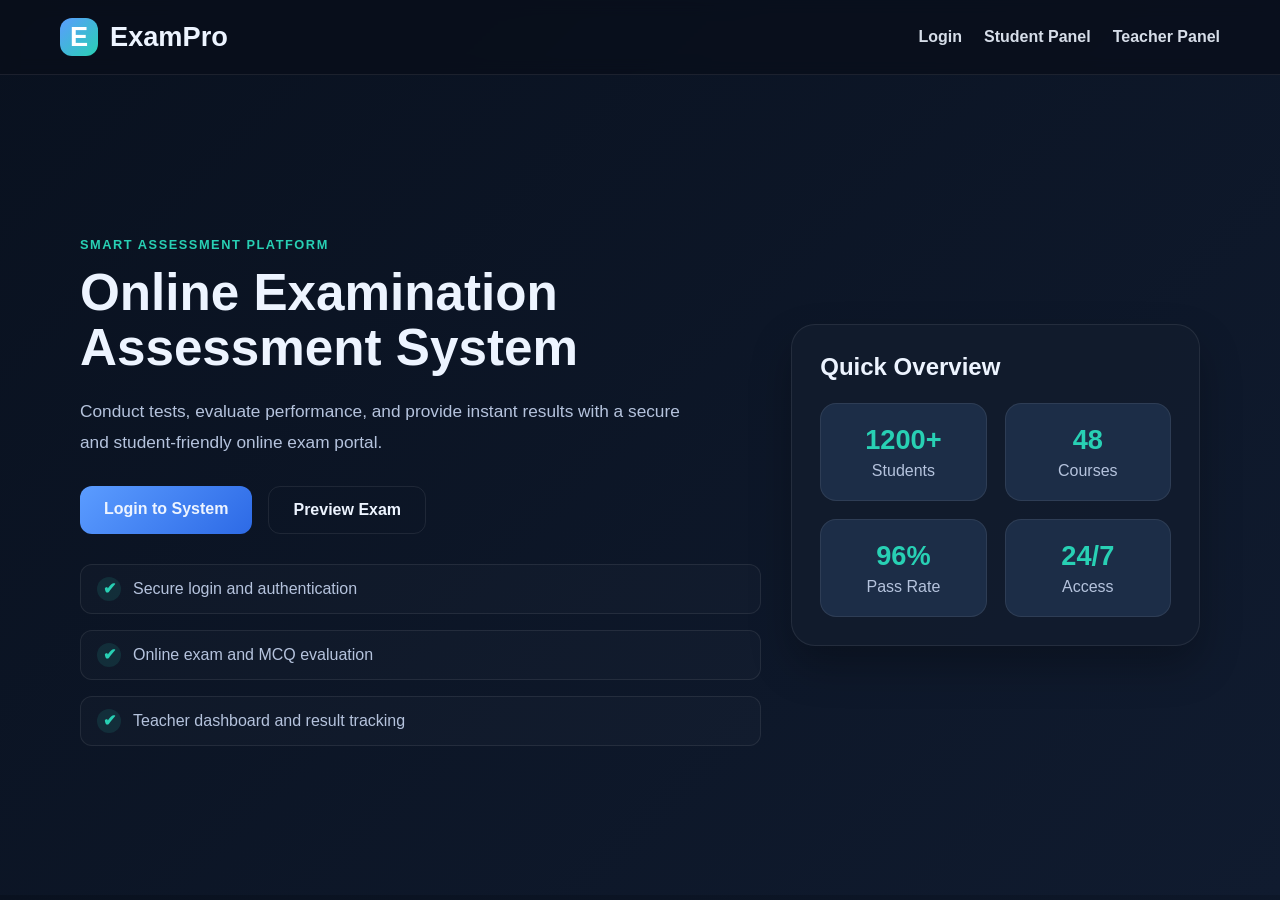
==== index.html @ 8a0d443a "Initial mini project upload" ====
<!DOCTYPE html>
<html lang="en">
  <head>
    <meta charset="UTF-8" />
    <meta name="viewport" content="width=device-width, initial-scale=1.0" />
    <title>ExamPro | Online Examination System</title>
    <link rel="stylesheet" href="css/style.css" />
  </head>
  <body>
    <header class="topbar">
      <div class="brand">
        <div class="brand-mark">E</div>
        <span>ExamPro</span>
      </div>
      <nav>
        <a href="pages/login.html">Login</a>
        <a href="pages/student-dashboard.html">Student Panel</a>
        <a href="pages/teacher-dashboard.html">Teacher Panel</a>
      </nav>
    </header>

    <main class="hero">
      <section class="hero-copy">
        <p class="eyebrow">Smart Assessment Platform</p>
        <h1>Online Examination Assessment System</h1>
        <p class="lead">
          Conduct tests, evaluate performance, and provide instant results with a
          secure and student-friendly online exam portal.
        </p>

        <div class="cta-row">
          <a href="pages/login.html" class="btn btn-primary">Login to System</a>
          <a href="pages/exam.html" class="btn btn-secondary">Preview Exam</a>
        </div>

        <div class="feature-list">
          <div>
            <span>✔</span>
            <p>Secure login and authentication</p>
          </div>
          <div>
            <span>✔</span>
            <p>Online exam and MCQ evaluation</p>
          </div>
          <div>
            <span>✔</span>
            <p>Teacher dashboard and result tracking</p>
          </div>
        </div>
      </section>

      <aside class="hero-panel">
        <h2>Quick Overview</h2>
        <div class="stats-grid">
          <div class="stat-box">
            <strong>1200+</strong>
            <span>Students</span>
          </div>
          <div class="stat-box">
            <strong>48</strong>
            <span>Courses</span>
          </div>
          <div class="stat-box">
            <strong>96%</strong>
            <span>Pass Rate</span>
          </div>
          <div class="stat-box">
            <strong>24/7</strong>
            <span>Access</span>
          </div>
        </div>
      </aside>
    </main>
  </body>
</html>
---- css/style.css ----
:root {
  --bg-1: #09111f;
  --bg-2: #101b2f;
  --panel: #121e30;
  --panel-2: #1c2d47;
  --card: #172842;
  --primary: #5b9cff;
  --primary-dark: #2d6ae6;
  --accent: #28d0b4;
  --text: #edf4ff;
  --muted: #b5c3dd;
  --success: #4ade80;
  --warning: #fbbc05;
  --danger: #ff5f7d;
  --border: rgba(255,255,255,0.08);
  --shadow: rgba(0, 0, 0, 0.25);
}

* {
  box-sizing: border-box;
}

html {
  scroll-behavior: smooth;
}

body {
  margin: 0;
  font-family: Arial, Helvetica, sans-serif;
  background: linear-gradient(135deg, var(--bg-1), var(--bg-2));
  color: var(--text);
}

img {
  max-width: 100%;
  display: block;
}

.topbar {
  display: flex;
  justify-content: space-between;
  align-items: center;
  padding: 18px 60px;
  background: rgba(8, 14, 26, 0.75);
  border-bottom: 1px solid var(--border);
  position: sticky;
  top: 0;
  backdrop-filter: blur(8px);
}

.brand {
  display: flex;
  align-items: center;
  gap: 12px;
  font-size: 1.7rem;
  font-weight: 700;
  color: var(--text);
}

.brand-mark {
  width: 38px;
  height: 38px;
  display: flex;
  align-items: center;
  justify-content: center;
  border-radius: 12px;
  background: linear-gradient(135deg, var(--primary), var(--accent));
  color: white;
  font-weight: bold;
}

nav {
  display: flex;
  gap: 22px;
  flex-wrap: wrap;
}

nav a {
  color: var(--text);
  text-decoration: none;
  font-weight: 600;
  opacity: 0.9;
}

nav a:hover {
  opacity: 1;
  color: var(--accent);
}

.hero {
  max-width: 1200px;
  margin: 0 auto;
  min-height: calc(100vh - 80px);
  display: grid;
  grid-template-columns: 1.25fr 0.75fr;
  gap: 30px;
  align-items: center;
  padding: 60px 40px;
}

.hero-copy {
  padding: 20px 0;
}

.eyebrow {
  color: var(--accent);
  text-transform: uppercase;
  letter-spacing: 0.12em;
  font-size: 0.8rem;
  font-weight: bold;
}

.hero-copy h1 {
  font-size: clamp(2.7rem, 4vw, 5rem);
  margin: 12px 0 20px;
  line-height: 1.08;
}

.lead {
  font-size: 1.08rem;
  color: var(--muted);
  line-height: 1.8;
  max-width: 620px;
}

.cta-row,
.cta-group {
  display: flex;
  gap: 16px;
  flex-wrap: wrap;
  margin-top: 28px;
}

.btn {
  display: inline-block;
  text-decoration: none;
  color: var(--text);
  border-radius: 12px;
  padding: 14px 24px;
  font-weight: 700;
  transition: transform 0.2s ease, opacity 0.2s ease;
}

.btn:hover {
  transform: translateY(-2px);
  opacity: 0.95;
}

.btn-primary {
  background: linear-gradient(135deg, var(--primary), var(--primary-dark));
}

.btn-secondary {
  background: transparent;
  border: 1px solid var(--border);
}

.feature-list {
  margin-top: 30px;
  display: grid;
  gap: 16px;
}

.feature-list div {
  display: flex;
  align-items: center;
  gap: 12px;
  background: rgba(255,255,255,0.02);
  border: 1px solid var(--border);
  border-radius: 12px;
  padding: 12px 16px;
}

.feature-list span {
  width: 24px;
  height: 24px;
  display: inline-flex;
  align-items: center;
  justify-content: center;
  border-radius: 50%;
  background: rgba(40, 208, 180, 0.12);
  color: var(--accent);
  font-weight: bold;
}

.feature-list p {
  margin: 0;
  color: var(--muted);
}

.hero-panel {
  background: rgba(18, 28, 45, 0.98);
  border: 1px solid var(--border);
  border-radius: 24px;
  padding: 28px;
  box-shadow: 0 20px 40px var(--shadow);
}

.hero-panel h2 {
  margin-top: 0;
  margin-bottom: 22px;
}

.stats-grid {
  display: grid;
  grid-template-columns: repeat(2, minmax(120px, 1fr));
  gap: 18px;
}

.stat-box {
  background: var(--panel-2);
  border: 1px solid var(--border);
  border-radius: 16px;
  padding: 20px 16px;
  display: flex;
  flex-direction: column;
  gap: 6px;
  text-align: center;
}

.stat-box strong {
  color: var(--accent);
  font-size: 1.7rem;
}

.stat-box span {
  color: var(--muted);
}

.page-shell {
  max-width: 1100px;
  margin: 40px auto;
  padding: 0 20px 60px;
}

.card {
  background: rgba(17, 27, 41, 0.98);
  border: 1px solid var(--border);
  border-radius: 22px;
  padding: 30px;
  box-shadow: 0 16px 40px var(--shadow);
}

.page-title {
  margin-top: 0;
  margin-bottom: 20px;
  font-size: clamp(2rem, 3vw, 2.8rem);
}

.form-box {
  max-width: 520px;
  margin: 0 auto;
  display: grid;
  gap: 18px;
}

.input-group {
  display: grid;
  gap: 8px;
}

.input-group label {
  color: var(--muted);
  font-weight: 700;
}

.input-group input,
.input-group select,
textarea {
  width: 100%;
  padding: 14px 15px;
  border-radius: 12px;
  border: 1px solid var(--border);
  background: #0d1627;
  color: var(--text);
  font-size: 1rem;
}

.dashboard-grid {
  display: grid;
  grid-template-columns: repeat(auto-fit, minmax(220px, 1fr));
  gap: 20px;
  margin-top: 24px;
}

.metric {
  background: var(--panel-2);
  border: 1px solid var(--border);
  border-radius: 16px;
  padding: 24px;
}

.metric h3 {
  margin: 0 0 8px;
  font-size: 0.9rem;
  color: var(--muted);
}

.metric p {
  margin: 0;
  font-size: 2rem;
  font-weight: 700;
}

.exam-card {
  display: grid;
  gap: 18px;
}

.question {
  background: var(--panel-2);
  border: 1px solid var(--border);
  border-radius: 16px;
  padding: 18px 20px;
}

.question h3 {
  margin-top: 0;
  margin-bottom: 12px;
  font-size: 1.05rem;
}

.options {
  display: grid;
  gap: 12px;
}

.option {
  display: flex;
  align-items: center;
  gap: 10px;
  background: rgba(255,255,255,0.03);
  border-radius: 12px;
  padding: 10px 12px;
}

.result-box {
  display: flex;
  justify-content: space-between;
  align-items: center;
  gap: 12px;
  background: #1a2d45;
  border: 1px solid var(--border);
  border-radius: 16px;
  padding: 26px 24px;
  margin-top: 24px;
}

.status-pass {
  color: var(--success);
  font-weight: 700;
}

.status-fail {
  color: var(--danger);
  font-weight: 700;
}

@media (max-width: 800px) {
  .topbar {
    padding: 18px 20px;
    flex-direction: column;
    gap: 14px;
  }

  .hero {
    grid-template-columns: 1fr;
    padding: 40px 20px;
  }

  .brand {
    font-size: 1.4rem;
  }
}
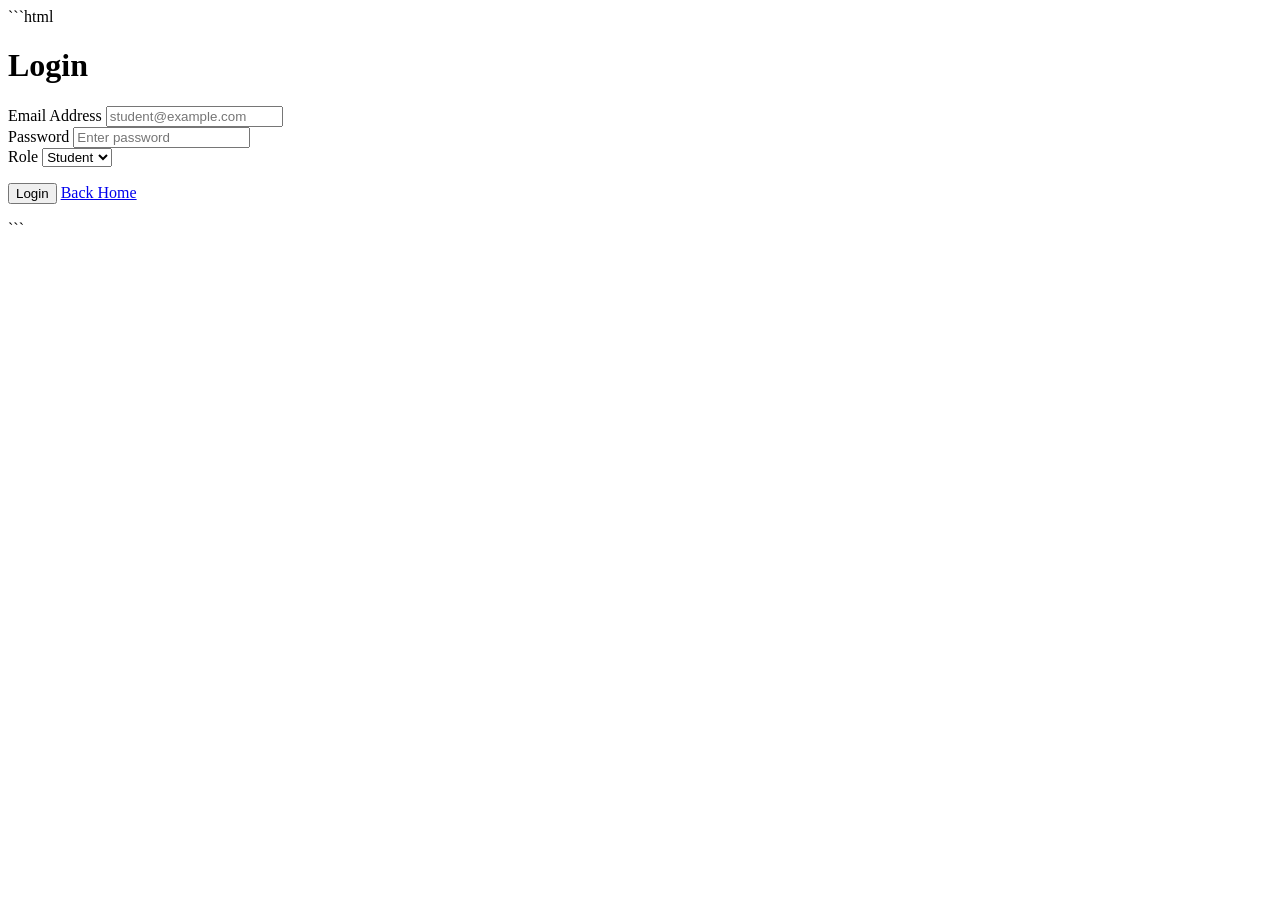
==== commit a3ed2fc1: "js" ====
--- a/index.html
+++ b/index.html
@@ -1,75 +1,63 @@
-<!DOCTYPE html>
+```html
+<!doctype html>
 <html lang="en">
   <head>
     <meta charset="UTF-8" />
     <meta name="viewport" content="width=device-width, initial-scale=1.0" />
-    <title>ExamPro | Online Examination System</title>
-    <link rel="stylesheet" href="css/style.css" />
+
+    <title>Login - ExamPro</title>
+
+    <link rel="stylesheet" href="../css/style.css" />
   </head>
+
   <body>
-    <header class="topbar">
-      <div class="brand">
-        <div class="brand-mark">E</div>
-        <span>ExamPro</span>
+    <div class="page-shell">
+      <div class="card">
+        <h1 class="page-title">Login</h1>
+
+        <form class="form-box" id="loginForm" novalidate>
+          <div class="input-group">
+            <label for="email">Email Address</label>
+            <input
+              type="email"
+              id="email"
+              placeholder="student@example.com"
+              required
+            />
+          </div>
+
+          <div class="input-group">
+            <label for="password">Password</label>
+            <input
+              type="password"
+              id="password"
+              placeholder="Enter password"
+              required
+            />
+          </div>
+
+          <div class="input-group">
+            <label for="role">Role</label>
+
+            <select id="role" required>
+              <option value="student">Student</option>
+              <option value="teacher">Teacher</option>
+              <option value="admin">Admin</option>
+            </select>
+          </div>
+
+          <p id="message" role="alert" aria-live="polite"></p>
+
+          <div class="cta-group">
+            <button type="submit" class="btn btn-primary">Login</button>
+
+            <a href="../index.html" class="btn btn-secondary"> Back Home </a>
+          </div>
+        </form>
       </div>
-      <nav>
-        <a href="pages/login.html">Login</a>
-        <a href="pages/student-dashboard.html">Student Panel</a>
-        <a href="pages/teacher-dashboard.html">Teacher Panel</a>
-      </nav>
-    </header>
+    </div>
 
-    <main class="hero">
-      <section class="hero-copy">
-        <p class="eyebrow">Smart Assessment Platform</p>
-        <h1>Online Examination Assessment System</h1>
-        <p class="lead">
-          Conduct tests, evaluate performance, and provide instant results with a
-          secure and student-friendly online exam portal.
-        </p>
-
-        <div class="cta-row">
-          <a href="pages/login.html" class="btn btn-primary">Login to System</a>
-          <a href="pages/exam.html" class="btn btn-secondary">Preview Exam</a>
-        </div>
-
-        <div class="feature-list">
-          <div>
-            <span>✔</span>
-            <p>Secure login and authentication</p>
-          </div>
-          <div>
-            <span>✔</span>
-            <p>Online exam and MCQ evaluation</p>
-          </div>
-          <div>
-            <span>✔</span>
-            <p>Teacher dashboard and result tracking</p>
-          </div>
-        </div>
-      </section>
-
-      <aside class="hero-panel">
-        <h2>Quick Overview</h2>
-        <div class="stats-grid">
-          <div class="stat-box">
-            <strong>1200+</strong>
-            <span>Students</span>
-          </div>
-          <div class="stat-box">
-            <strong>48</strong>
-            <span>Courses</span>
-          </div>
-          <div class="stat-box">
-            <strong>96%</strong>
-            <span>Pass Rate</span>
-          </div>
-          <div class="stat-box">
-            <strong>24/7</strong>
-            <span>Access</span>
-          </div>
-        </div>
-      </aside>
-    </main>
+    <script src="../js/login.js"></script>
   </body>
 </html>
+```
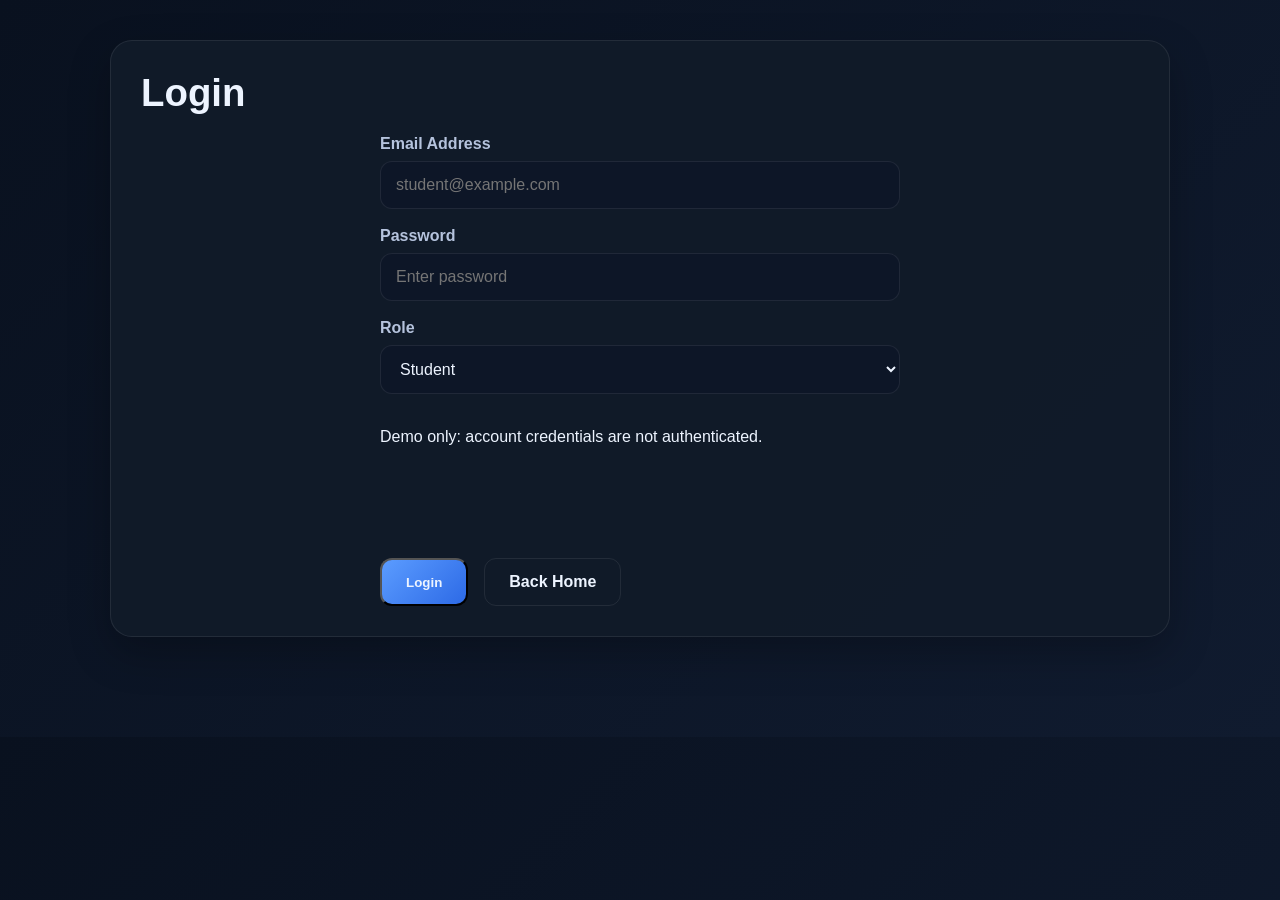
==== commit 2c55a80f: "Implement role-based frontend login and restore pages Co-authored-by: Copilot <223556219+Copilot@use" ====
--- a/index.html
+++ b/index.html
@@ -1,4 +1,3 @@
-```html
 <!doctype html>
 <html lang="en">
   <head>
@@ -7,7 +6,7 @@
 
     <title>Login - ExamPro</title>
 
-    <link rel="stylesheet" href="../css/style.css" />
+    <link rel="stylesheet" href="style.css" />
   </head>
 
   <body>
@@ -15,7 +14,12 @@
       <div class="card">
         <h1 class="page-title">Login</h1>
 
-        <form class="form-box" id="loginForm" novalidate>
+        <form
+          class="form-box"
+          id="loginForm"
+          data-dashboard-prefix="pages/"
+          novalidate
+        >
           <div class="input-group">
             <label for="email">Email Address</label>
             <input
@@ -46,18 +50,18 @@
             </select>
           </div>
 
+          <p role="note">Demo only: account credentials are not authenticated.</p>
           <p id="message" role="alert" aria-live="polite"></p>
 
           <div class="cta-group">
             <button type="submit" class="btn btn-primary">Login</button>
 
-            <a href="../index.html" class="btn btn-secondary"> Back Home </a>
+            <a href="index.html" class="btn btn-secondary">Back Home</a>
           </div>
         </form>
       </div>
     </div>
 
-    <script src="../js/login.js"></script>
+    <script src="js/login.js"></script>
   </body>
 </html>
-```
--- a/style.css
+++ b/style.css
@@ -0,0 +1,376 @@
+:root {
+  --bg-1: #09111f;
+  --bg-2: #101b2f;
+  --panel: #121e30;
+  --panel-2: #1c2d47;
+  --card: #172842;
+  --primary: #5b9cff;
+  --primary-dark: #2d6ae6;
+  --accent: #28d0b4;
+  --text: #edf4ff;
+  --muted: #b5c3dd;
+  --success: #4ade80;
+  --warning: #fbbc05;
+  --danger: #ff5f7d;
+  --border: rgba(255, 255, 255, 0.08);
+  --shadow: rgba(0, 0, 0, 0.25);
+}
+
+* {
+  box-sizing: border-box;
+}
+
+html {
+  scroll-behavior: smooth;
+}
+
+body {
+  margin: 0;
+  font-family: Arial, Helvetica, sans-serif;
+  background: linear-gradient(135deg, var(--bg-1), var(--bg-2));
+  color: var(--text);
+}
+
+img {
+  max-width: 100%;
+  display: block;
+}
+
+.topbar {
+  display: flex;
+  justify-content: space-between;
+  align-items: center;
+  padding: 18px 60px;
+  background: rgba(8, 14, 26, 0.75);
+  border-bottom: 1px solid var(--border);
+  position: sticky;
+  top: 0;
+  backdrop-filter: blur(8px);
+}
+
+.brand {
+  display: flex;
+  align-items: center;
+  gap: 12px;
+  font-size: 1.7rem;
+  font-weight: 700;
+  color: var(--text);
+}
+
+.brand-mark {
+  width: 38px;
+  height: 38px;
+  display: flex;
+  align-items: center;
+  justify-content: center;
+  border-radius: 12px;
+  background: linear-gradient(135deg, var(--primary), var(--accent));
+  color: white;
+  font-weight: bold;
+}
+
+nav {
+  display: flex;
+  gap: 22px;
+  flex-wrap: wrap;
+}
+
+nav a {
+  color: var(--text);
+  text-decoration: none;
+  font-weight: 600;
+  opacity: 0.9;
+}
+
+nav a:hover {
+  opacity: 1;
+  color: var(--accent);
+}
+
+.hero {
+  max-width: 1200px;
+  margin: 0 auto;
+  min-height: calc(100vh - 80px);
+  display: grid;
+  grid-template-columns: 1.25fr 0.75fr;
+  gap: 30px;
+  align-items: center;
+  padding: 60px 40px;
+}
+
+.hero-copy {
+  padding: 20px 0;
+}
+
+.eyebrow {
+  color: var(--accent);
+  text-transform: uppercase;
+  letter-spacing: 0.12em;
+  font-size: 0.8rem;
+  font-weight: bold;
+}
+
+.hero-copy h1 {
+  font-size: clamp(2.7rem, 4vw, 5rem);
+  margin: 12px 0 20px;
+  line-height: 1.08;
+}
+
+.lead {
+  font-size: 1.08rem;
+  color: var(--muted);
+  line-height: 1.8;
+  max-width: 620px;
+}
+
+.cta-row,
+.cta-group {
+  display: flex;
+  gap: 16px;
+  flex-wrap: wrap;
+  margin-top: 28px;
+}
+
+.btn {
+  display: inline-block;
+  text-decoration: none;
+  color: var(--text);
+  border-radius: 12px;
+  padding: 14px 24px;
+  font-weight: 700;
+  transition:
+    transform 0.2s ease,
+    opacity 0.2s ease;
+}
+
+.btn:hover {
+  transform: translateY(-2px);
+  opacity: 0.95;
+}
+
+.btn-primary {
+  background: linear-gradient(135deg, var(--primary), var(--primary-dark));
+}
+
+.btn-secondary {
+  background: transparent;
+  border: 1px solid var(--border);
+}
+
+.feature-list {
+  margin-top: 30px;
+  display: grid;
+  gap: 16px;
+}
+
+.feature-list div {
+  display: flex;
+  align-items: center;
+  gap: 12px;
+  background: rgba(255, 255, 255, 0.02);
+  border: 1px solid var(--border);
+  border-radius: 12px;
+  padding: 12px 16px;
+}
+
+.feature-list span {
+  width: 24px;
+  height: 24px;
+  display: inline-flex;
+  align-items: center;
+  justify-content: center;
+  border-radius: 50%;
+  background: rgba(40, 208, 180, 0.12);
+  color: var(--accent);
+  font-weight: bold;
+}
+
+.feature-list p {
+  margin: 0;
+  color: var(--muted);
+}
+
+.hero-panel {
+  background: rgba(18, 28, 45, 0.98);
+  border: 1px solid var(--border);
+  border-radius: 24px;
+  padding: 28px;
+  box-shadow: 0 20px 40px var(--shadow);
+}
+
+.hero-panel h2 {
+  margin-top: 0;
+  margin-bottom: 22px;
+}
+
+.stats-grid {
+  display: grid;
+  grid-template-columns: repeat(2, minmax(120px, 1fr));
+  gap: 18px;
+}
+
+.stat-box {
+  background: var(--panel-2);
+  border: 1px solid var(--border);
+  border-radius: 16px;
+  padding: 20px 16px;
+  display: flex;
+  flex-direction: column;
+  gap: 6px;
+  text-align: center;
+}
+
+.stat-box strong {
+  color: var(--accent);
+  font-size: 1.7rem;
+}
+
+.stat-box span {
+  color: var(--muted);
+}
+
+.page-shell {
+  max-width: 1100px;
+  margin: 40px auto;
+  padding: 0 20px 60px;
+}
+
+.card {
+  background: rgba(17, 27, 41, 0.98);
+  border: 1px solid var(--border);
+  border-radius: 22px;
+  padding: 30px;
+  box-shadow: 0 16px 40px var(--shadow);
+}
+
+.page-title {
+  margin-top: 0;
+  margin-bottom: 20px;
+  font-size: clamp(2rem, 3vw, 2.8rem);
+}
+
+.form-box {
+  max-width: 520px;
+  margin: 0 auto;
+  display: grid;
+  gap: 18px;
+}
+
+.input-group {
+  display: grid;
+  gap: 8px;
+}
+
+.input-group label {
+  color: var(--muted);
+  font-weight: 700;
+}
+
+.input-group input,
+.input-group select,
+textarea {
+  width: 100%;
+  padding: 14px 15px;
+  border-radius: 12px;
+  border: 1px solid var(--border);
+  background: #0d1627;
+  color: var(--text);
+  font-size: 1rem;
+}
+
+.dashboard-grid {
+  display: grid;
+  grid-template-columns: repeat(auto-fit, minmax(220px, 1fr));
+  gap: 20px;
+  margin-top: 24px;
+}
+
+.metric {
+  background: var(--panel-2);
+  border: 1px solid var(--border);
+  border-radius: 16px;
+  padding: 24px;
+}
+
+.metric h3 {
+  margin: 0 0 8px;
+  font-size: 0.9rem;
+  color: var(--muted);
+}
+
+.metric p {
+  margin: 0;
+  font-size: 2rem;
+  font-weight: 700;
+}
+
+.exam-card {
+  display: grid;
+  gap: 18px;
+}
+
+.question {
+  background: var(--panel-2);
+  border: 1px solid var(--border);
+  border-radius: 16px;
+  padding: 18px 20px;
+}
+
+.question h3 {
+  margin-top: 0;
+  margin-bottom: 12px;
+  font-size: 1.05rem;
+}
+
+.options {
+  display: grid;
+  gap: 12px;
+}
+
+.option {
+  display: flex;
+  align-items: center;
+  gap: 10px;
+  background: rgba(255, 255, 255, 0.03);
+  border-radius: 12px;
+  padding: 10px 12px;
+}
+
+.result-box {
+  display: flex;
+  justify-content: space-between;
+  align-items: center;
+  gap: 12px;
+  background: #1a2d45;
+  border: 1px solid var(--border);
+  border-radius: 16px;
+  padding: 26px 24px;
+  margin-top: 24px;
+}
+
+.status-pass {
+  color: var(--success);
+  font-weight: 700;
+}
+
+.status-fail {
+  color: var(--danger);
+  font-weight: 700;
+}
+
+@media (max-width: 800px) {
+  .topbar {
+    padding: 18px 20px;
+    flex-direction: column;
+    gap: 14px;
+  }
+
+  .hero {
+    grid-template-columns: 1fr;
+    padding: 40px 20px;
+  }
+
+  .brand {
+    font-size: 1.4rem;
+  }
+}
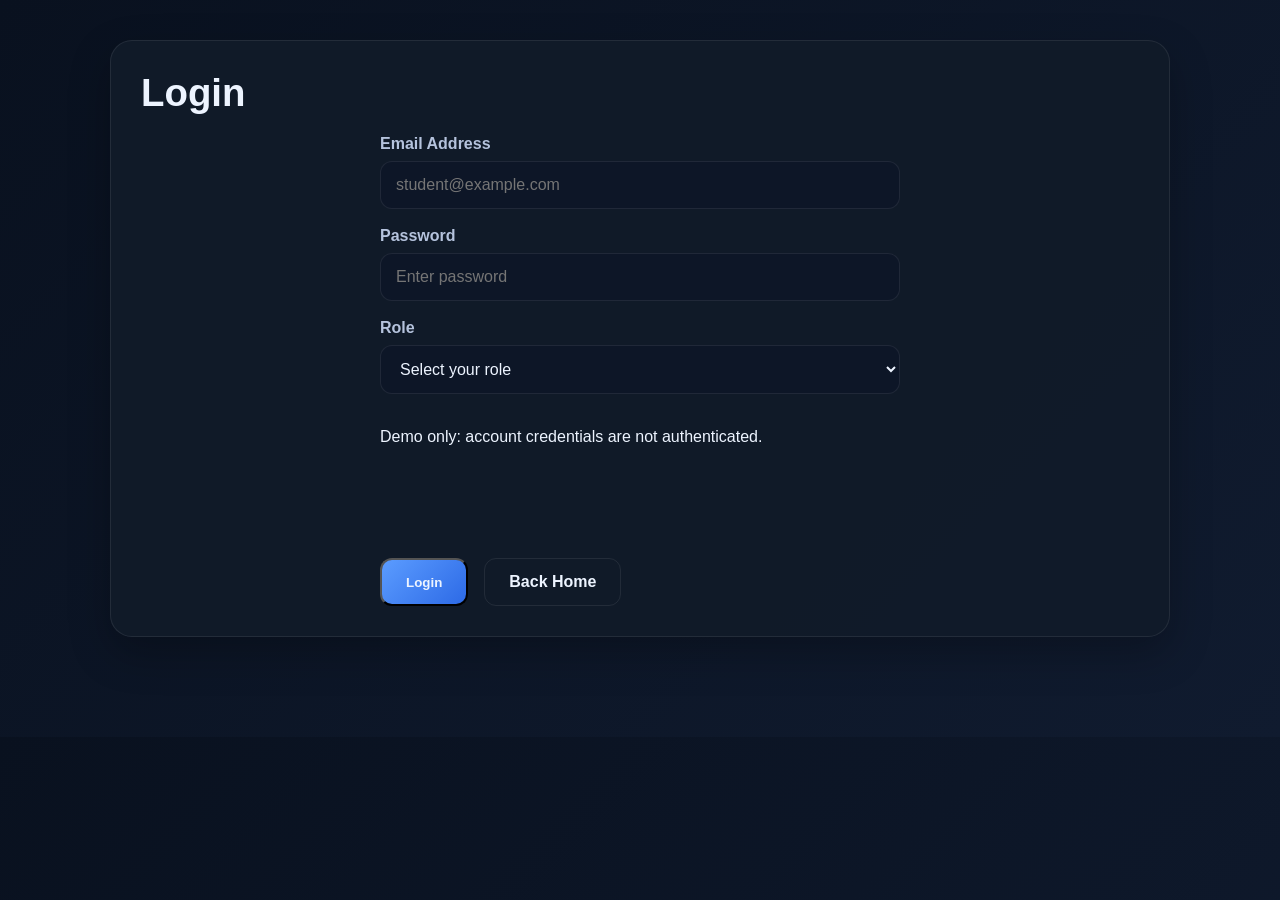
==== commit 73b96575: "Improve login form semantics and autofill Name fields, add autocomplete hints, and require an explic" ====
--- a/index.html
+++ b/index.html
@@ -25,7 +25,9 @@
             <input
               type="email"
               id="email"
+              name="email"
               placeholder="student@example.com"
+              autocomplete="email"
               required
             />
           </div>
@@ -35,7 +37,10 @@
             <input
               type="password"
               id="password"
+              name="password"
               placeholder="Enter password"
+              autocomplete="current-password"
+              minlength="6"
               required
             />
           </div>
@@ -43,14 +48,14 @@
           <div class="input-group">
             <label for="role">Role</label>
 
-            <select id="role" required>
+            <select id="role" name="role" required>
+              <option value="" disabled selected>Select your role</option>
               <option value="student">Student</option>
               <option value="teacher">Teacher</option>
-              <option value="admin">Admin</option>
             </select>
           </div>
 
-          <p role="note">Demo only: account credentials are not authenticated.</p>
+          <p id="login-note" role="note">Demo only: account credentials are not authenticated.</p>
           <p id="message" role="alert" aria-live="polite"></p>
 
           <div class="cta-group">
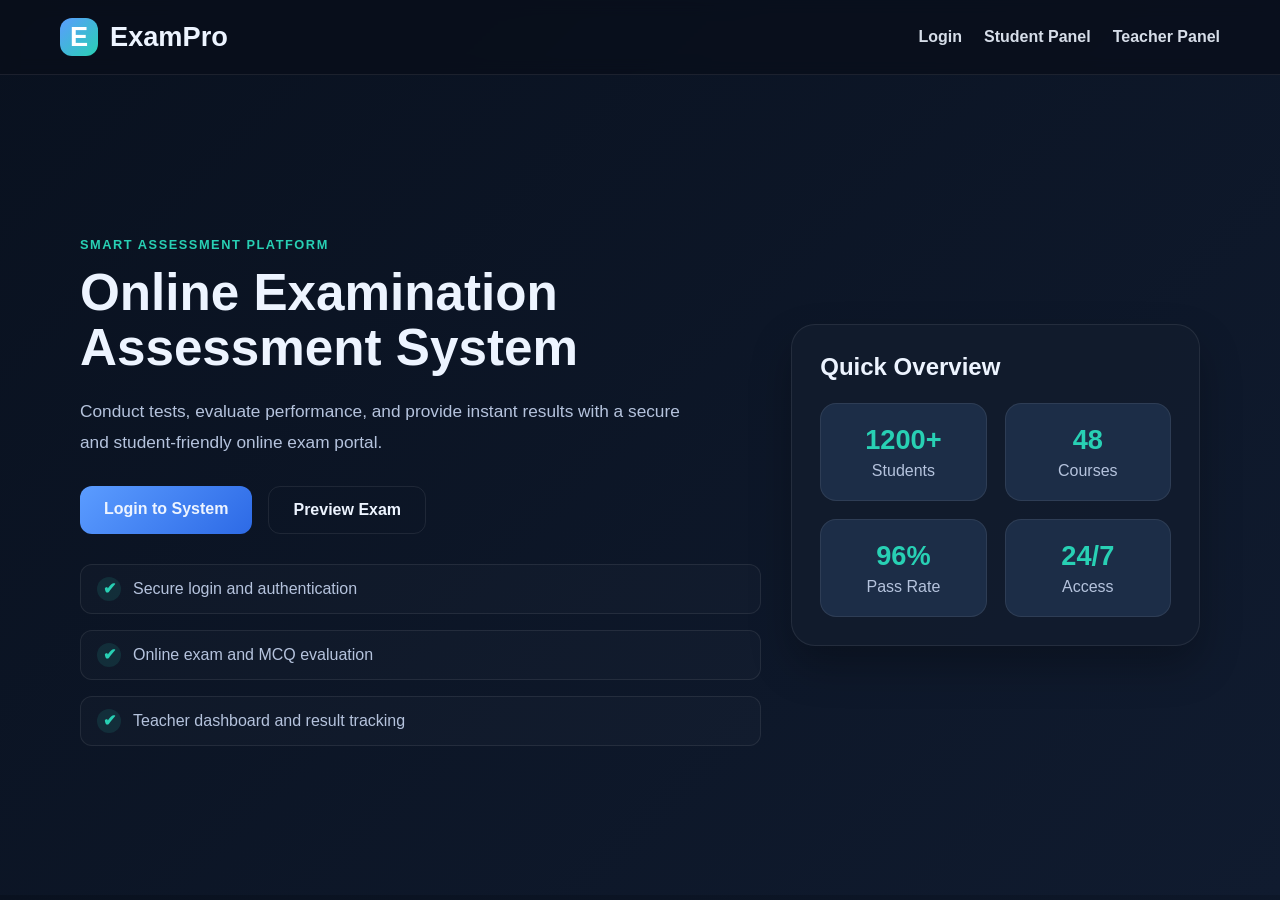
==== commit 5b8678e6: "Merge branch 'dev' into feature/exam" ====
--- a/index.html
+++ b/index.html
@@ -1,72 +1,75 @@
-<!doctype html>
+<!DOCTYPE html>
 <html lang="en">
   <head>
     <meta charset="UTF-8" />
     <meta name="viewport" content="width=device-width, initial-scale=1.0" />
-
-    <title>Login - ExamPro</title>
-
+    <title>ExamPro | Online Examination System</title>
     <link rel="stylesheet" href="style.css" />
   </head>
+  <body>
+    <header class="topbar">
+      <div class="brand">
+        <div class="brand-mark">E</div>
+        <span>ExamPro</span>
+      </div>
+      <nav>
+        <a href="pages/login.html">Login</a>
+        <a href="pages/student-dashboard.html">Student Panel</a>
+        <a href="pages/teacher-dashboard.html">Teacher Panel</a>
+      </nav>
+    </header>
 
-  <body>
-    <div class="page-shell">
-      <div class="card">
-        <h1 class="page-title">Login</h1>
+    <main class="hero">
+      <section class="hero-copy">
+        <p class="eyebrow">Smart Assessment Platform</p>
+        <h1>Online Examination Assessment System</h1>
+        <p class="lead">
+          Conduct tests, evaluate performance, and provide instant results with a
+          secure and student-friendly online exam portal.
+        </p>
 
-        <form
-          class="form-box"
-          id="loginForm"
-          data-dashboard-prefix="pages/"
-          novalidate
-        >
-          <div class="input-group">
-            <label for="email">Email Address</label>
-            <input
-              type="email"
-              id="email"
-              name="email"
-              placeholder="student@example.com"
-              autocomplete="email"
-              required
-            />
+        <div class="cta-row">
+          <a href="pages/login.html" class="btn btn-primary">Login to System</a>
+          <a href="pages/exam.html" class="btn btn-secondary">Preview Exam</a>
+        </div>
+
+        <div class="feature-list">
+          <div>
+            <span>✔</span>
+            <p>Secure login and authentication</p>
           </div>
+          <div>
+            <span>✔</span>
+            <p>Online exam and MCQ evaluation</p>
+          </div>
+          <div>
+            <span>✔</span>
+            <p>Teacher dashboard and result tracking</p>
+          </div>
+        </div>
+      </section>
 
-          <div class="input-group">
-            <label for="password">Password</label>
-            <input
-              type="password"
-              id="password"
-              name="password"
-              placeholder="Enter password"
-              autocomplete="current-password"
-              minlength="6"
-              required
-            />
+      <aside class="hero-panel">
+        <h2>Quick Overview</h2>
+        <div class="stats-grid">
+          <div class="stat-box">
+            <strong>1200+</strong>
+            <span>Students</span>
           </div>
-
-          <div class="input-group">
-            <label for="role">Role</label>
-
-            <select id="role" name="role" required>
-              <option value="" disabled selected>Select your role</option>
-              <option value="student">Student</option>
-              <option value="teacher">Teacher</option>
-            </select>
+          <div class="stat-box">
+            <strong>48</strong>
+            <span>Courses</span>
           </div>
-
-          <p id="login-note" role="note">Demo only: account credentials are not authenticated.</p>
-          <p id="message" role="alert" aria-live="polite"></p>
-
-          <div class="cta-group">
-            <button type="submit" class="btn btn-primary">Login</button>
-
-            <a href="index.html" class="btn btn-secondary">Back Home</a>
+          <div class="stat-box">
+            <strong>96%</strong>
+            <span>Pass Rate</span>
           </div>
-        </form>
-      </div>
-    </div>
-
-    <script src="js/login.js"></script>
+          <div class="stat-box">
+            <strong>24/7</strong>
+            <span>Access</span>
+          </div>
+        </div>
+      </aside>
+    </main>
   </body>
 </html>
--- a/style.css
+++ b/style.css
@@ -374,3 +374,167 @@
     font-size: 1.4rem;
   }
 }
+
+.exam-heading {
+  display: flex;
+  justify-content: space-between;
+  align-items: end;
+  gap: 24px;
+  margin-bottom: 24px;
+}
+
+.exam-heading .page-title {
+  margin-bottom: 0;
+}
+
+.exam-instructions {
+  max-width: 390px;
+  color: var(--muted);
+  line-height: 1.6;
+}
+
+.exam-layout {
+  display: grid;
+  grid-template-columns: minmax(0, 1fr) 260px;
+  align-items: start;
+  gap: 24px;
+}
+
+.exam-card {
+  display: grid;
+  gap: 18px;
+}
+
+.question h2 {
+  margin-top: 0;
+  margin-bottom: 14px;
+  font-size: 1.05rem;
+}
+
+.question-sidebar {
+  position: sticky;
+  top: 24px;
+  padding: 22px;
+}
+
+.question-sidebar h2 {
+  margin: 0;
+  font-size: 1.2rem;
+}
+
+.attempted-count {
+  color: var(--muted);
+}
+
+.question-legend {
+  display: grid;
+  gap: 9px;
+  margin: 18px 0;
+  color: var(--muted);
+  font-size: 0.88rem;
+}
+
+.question-legend span {
+  display: flex;
+  align-items: center;
+  gap: 8px;
+}
+
+.legend-dot {
+  width: 10px;
+  height: 10px;
+  border-radius: 50%;
+  background: #627087;
+}
+
+.legend-dot.attempted {
+  background: var(--accent);
+}
+
+.legend-dot.review {
+  background: var(--warning);
+}
+
+.question-navigation {
+  display: grid;
+  grid-template-columns: repeat(4, minmax(36px, 1fr));
+  gap: 10px;
+}
+
+.question-nav-item {
+  display: grid;
+  place-items: center;
+  min-height: 40px;
+  border: 1px solid var(--border);
+  border-radius: 10px;
+  color: var(--text);
+  text-decoration: none;
+  font-weight: 700;
+  background: var(--panel-2);
+}
+
+.question-nav-item.is-attempted {
+  background: rgba(40, 208, 180, 0.2);
+  border-color: var(--accent);
+}
+
+.question-nav-item.is-review {
+  box-shadow: inset 0 -3px var(--warning);
+}
+
+.finish-button {
+  width: 100%;
+  margin-top: 22px;
+  border: 0;
+  cursor: pointer;
+  font: inherit;
+}
+
+.review-button {
+  margin-top: 16px;
+  padding: 10px 14px;
+  cursor: pointer;
+  font: inherit;
+}
+
+.review-button[aria-pressed="true"] {
+  color: var(--warning);
+  border-color: var(--warning);
+}
+
+.answer-review {
+  display: grid;
+  gap: 16px;
+  margin-top: 24px;
+}
+
+.result-question p {
+  color: var(--muted);
+  margin: 8px 0;
+}
+
+.review-label {
+  display: inline-block;
+  margin-top: 8px;
+  color: var(--warning);
+  font-weight: 700;
+}
+
+@media (max-width: 800px) {
+  .exam-heading {
+    display: block;
+  }
+
+  .exam-instructions {
+    margin-bottom: 0;
+  }
+
+  .exam-layout {
+    grid-template-columns: 1fr;
+  }
+
+  .question-sidebar {
+    position: static;
+    grid-row: 1;
+  }
+}
